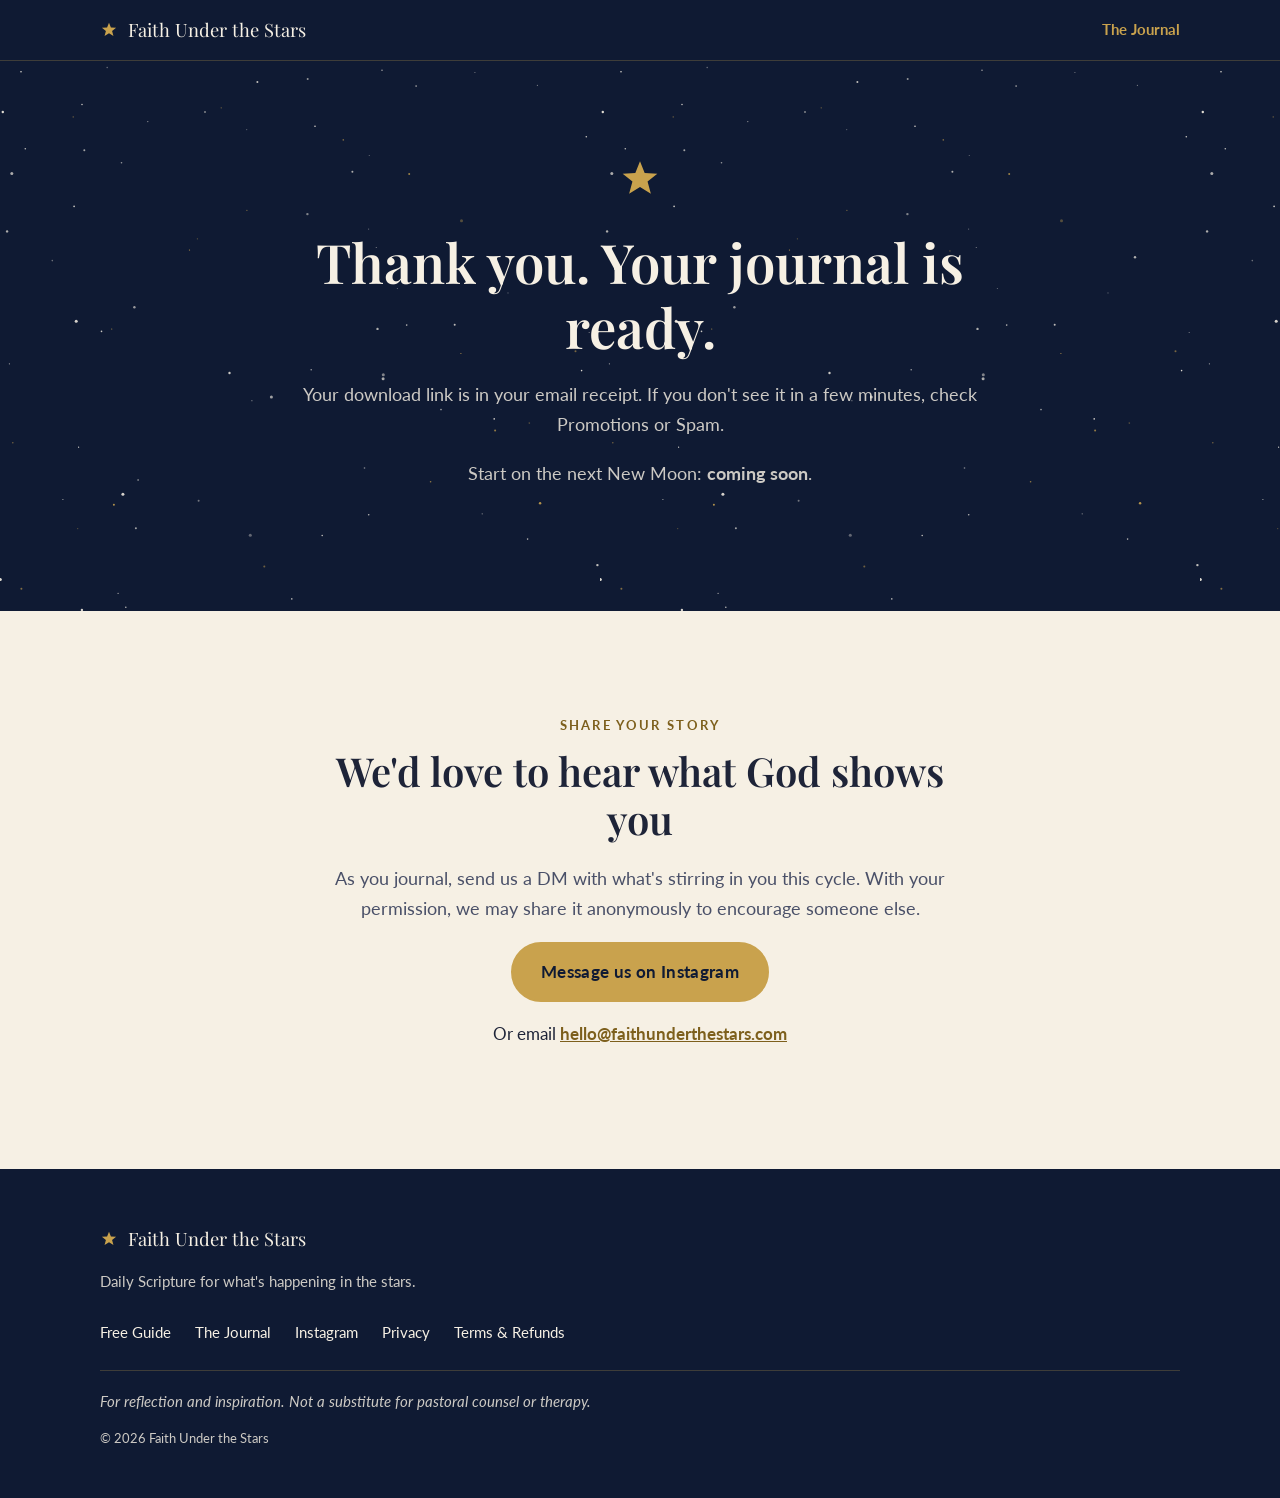
==== journal-thanks/index.html @ 4ff41c4e "Initial Faith Under the Stars landing site Free guide opt-in, journal sales page, thank-you upsell, " ====
<!doctype html>
<html lang="en">
<head>
  <meta charset="utf-8">
  <meta name="viewport" content="width=device-width, initial-scale=1, viewport-fit=cover">
  <title>Your Journal Is Ready | Faith Under the Stars</title>
  <meta name="description" content="Thank you for your order.">
  <meta name="robots" content="noindex">
  <meta name="theme-color" content="#0F1A33">
  <link rel="icon" href="/assets/img/favicon.svg" type="image/svg+xml">
  <link rel="icon" href="/assets/img/favicon-32.png" sizes="32x32">
  <link rel="apple-touch-icon" href="/assets/img/apple-touch-icon.png">
  <link rel="preconnect" href="https://fonts.googleapis.com">
  <link rel="preconnect" href="https://fonts.gstatic.com" crossorigin>
  <link rel="stylesheet" href="https://fonts.googleapis.com/css2?family=Lato:ital,wght@0,400;0,700;1,400&family=Playfair+Display:ital,wght@0,600;1,500&display=swap">
  <link rel="stylesheet" href="/assets/css/styles.css">
</head>
<body>
  <a class="skip" href="#main">Skip to content</a>

  <header class="site-header">
    <div class="wrap">
      <a class="wordmark" href="/"><svg viewBox="0 0 32 32" aria-hidden="true"><path d="M16 3l3.4 8.6 9.2.5-7.1 5.8 2.4 8.9L16 21.8l-7.9 5 2.4-8.9-7.1-5.8 9.2-.5z" fill="#C9A24D"/></svg>Faith Under the Stars</a>
      <nav aria-label="Main"><a href="/journal/">The Journal</a></nav>
    </div>
  </header>

  <main id="main">
    <section class="hero confirm" data-purchase-page aria-labelledby="jt-title">
      <div class="wrap narrow">
        <svg class="icon-star" viewBox="0 0 32 32" aria-hidden="true"><path d="M16 3l3.4 8.6 9.2.5-7.1 5.8 2.4 8.9L16 21.8l-7.9 5 2.4-8.9-7.1-5.8 9.2-.5z" fill="#C9A24D"/></svg>
        <h1 id="jt-title">Thank you. Your journal is ready.</h1>
        <p class="lede">Your download link is in your email receipt. If you don't see it in a few minutes, check Promotions or Spam.</p>
        <p data-journal-download hidden><a class="btn" href="#" download>Download the journal</a></p>
        <p class="lede">Start on the next New Moon: <strong data-new-moon>Saturday, October 10</strong>.</p>
      </div>
    </section>

    <section class="section section--cream" aria-labelledby="share-title">
      <div class="wrap narrow center">
        <span class="eyebrow">Share your story</span>
        <h2 id="share-title">We'd love to hear what God shows you</h2>
        <p class="lede">As you journal, send us a DM with what's stirring in you this cycle. With your permission, we may share it anonymously to encourage someone else.</p>
        <a class="btn" href="https://www.instagram.com/faithunderthestars/" data-cfg-href="site.instagramUrl" rel="noopener">Message us on Instagram</a>
        <p style="margin-top:18px">Or email <a class="text-link" href="mailto:hello@faithunderthestars.com" data-cfg-href="site.contactEmail" data-cfg-text="site.contactEmail">hello@faithunderthestars.com</a></p>
      </div>
    </section>
  </main>

  <footer class="site-footer">
    <div class="wrap">
      <a class="wordmark" href="/"><svg viewBox="0 0 32 32" aria-hidden="true"><path d="M16 3l3.4 8.6 9.2.5-7.1 5.8 2.4 8.9L16 21.8l-7.9 5 2.4-8.9-7.1-5.8 9.2-.5z" fill="#C9A24D"/></svg>Faith Under the Stars</a>
      <p>Daily Scripture for what's happening in the stars.</p>
      <nav aria-label="Footer">
        <a href="/">Free Guide</a>
        <a href="/journal/">The Journal</a>
        <a href="https://www.instagram.com/faithunderthestars/" data-cfg-href="site.instagramUrl" rel="noopener">Instagram</a>
        <a href="/privacy/">Privacy</a>
        <a href="/terms/">Terms &amp; Refunds</a>
      </nav>
      <p class="disclaimer">For reflection and inspiration. Not a substitute for pastoral counsel or therapy.</p>
      <small>&copy; <span data-year>2026</span> Faith Under the Stars</small>
    </div>
  </footer>

  <script src="/assets/js/config.js"></script>
  <script src="/assets/js/main.js"></script>
</body>
</html>
---- assets/css/styles.css ----
/* Faith Under the Stars — mobile-first styles */

:root {
  --navy: #0F1A33;
  --navy-2: #16244A;
  --cream: #F6F0E4;
  --cream-2: #EDE4D2;
  --gold: #C9A24D;
  --gold-hover: #D8B465;
  --gold-deep: #7D5F1C;   /* gold for text on cream (passes AA) */
  --ink: #1E2438;
  --ink-soft: #4A5068;
  --on-navy-soft: rgba(246, 240, 228, 0.82);
  --error: #B3261E;
  --error-on-navy: #FFB4AB;
  --success-on-navy: #B8E0B0;

  --serif: "Playfair Display", Georgia, "Times New Roman", serif;
  --sans: "Lato", -apple-system, BlinkMacSystemFont, "Segoe UI", Roboto, sans-serif;

  --radius: 10px;
  --wrap: 1120px;
  --gutter: 20px;
  --section: clamp(56px, 10vw, 104px);
}

*, *::before, *::after { box-sizing: border-box; }
html { -webkit-text-size-adjust: 100%; scroll-behavior: smooth; }
@media (prefers-reduced-motion: reduce) { html { scroll-behavior: auto; } }

body {
  margin: 0;
  background: var(--cream);
  color: var(--ink);
  font-family: var(--sans);
  font-size: 1.0625rem;
  line-height: 1.65;
  -webkit-font-smoothing: antialiased;
}

img { max-width: 100%; height: auto; display: block; }
a { color: inherit; }
h1, h2, h3 { font-family: var(--serif); font-weight: 600; line-height: 1.2; margin: 0 0 0.5em; }
h1 { font-size: clamp(2.1rem, 7vw, 3.4rem); }
h2 { font-size: clamp(1.7rem, 5vw, 2.5rem); }
h3 { font-size: 1.25rem; }
p { margin: 0 0 1em; }

.skip {
  position: absolute; left: -9999px; top: 0;
  background: var(--gold); color: var(--navy); padding: 12px 16px; z-index: 100;
}
.skip:focus { left: 12px; top: 12px; }

:focus-visible { outline: 3px solid var(--gold); outline-offset: 3px; }
.section--cream :focus-visible { outline-color: var(--gold-deep); }

.wrap { max-width: var(--wrap); margin: 0 auto; padding: 0 var(--gutter); }
.narrow { max-width: 720px; }
.center { text-align: center; }
.center .btn { margin-left: auto; margin-right: auto; }

/* ---------- sections ---------- */

.section { padding: var(--section) 0; }
.section--navy {
  background-color: var(--navy);
  background-image: url("../img/stars.svg");
  background-size: 600px 600px;
  color: var(--cream);
  position: relative;
}
.section--navy-plain { background: var(--navy); color: var(--cream); }
.section--cream { background: var(--cream); }
.section--cream-2 { background: var(--cream-2); }

.eyebrow {
  font-family: var(--sans);
  font-size: 0.8rem;
  letter-spacing: 0.18em;
  text-transform: uppercase;
  font-weight: 700;
  color: var(--gold-deep);
  margin-bottom: 0.9em;
  display: block;
}
.section--navy .eyebrow, .section--navy-plain .eyebrow, .hero .eyebrow { color: var(--gold); }

.lede { font-size: 1.15rem; color: var(--ink-soft); }
.section--navy .lede, .hero .lede { color: var(--on-navy-soft); }

.rule { width: 64px; height: 2px; background: var(--gold); border: 0; margin: 0 0 1.4em; }
.center .rule { margin-left: auto; margin-right: auto; }

/* ---------- header ---------- */

.site-header {
  background: var(--navy);
  color: var(--cream);
  border-bottom: 1px solid rgba(201, 162, 77, 0.25);
}
.site-header .wrap {
  display: flex; align-items: center; justify-content: space-between;
  min-height: 60px; gap: 16px;
}
.wordmark {
  font-family: var(--serif); font-size: 1.15rem; text-decoration: none; color: var(--cream);
  display: inline-flex; align-items: center; gap: 10px; min-height: 44px;
}
.wordmark svg { width: 18px; height: 18px; flex: none; }
.site-header nav a {
  color: var(--gold); text-decoration: none; font-weight: 700; font-size: 0.95rem;
  min-height: 44px; display: inline-flex; align-items: center;
}
.site-header nav a:hover { text-decoration: underline; }

/* ---------- buttons ---------- */

.btn {
  display: inline-flex; align-items: center; justify-content: center;
  min-height: 52px; padding: 14px 28px;
  background: var(--gold); color: var(--navy);
  border: 2px solid var(--gold); border-radius: 999px;
  font-family: var(--sans); font-weight: 700; font-size: 1.05rem; letter-spacing: 0.02em;
  text-decoration: none; cursor: pointer;
  transition: background-color 0.15s ease, border-color 0.15s ease, transform 0.15s ease;
}
.btn:hover { background: var(--gold-hover); border-color: var(--gold-hover); }
.btn:active { transform: translateY(1px); }
.btn[disabled] { opacity: 0.7; cursor: progress; }
.btn--block { width: 100%; }
.btn--ghost { background: transparent; color: var(--cream); border-color: rgba(246, 240, 228, 0.5); }
.btn--ghost:hover { background: rgba(246, 240, 228, 0.08); border-color: var(--cream); }
.section--cream .btn--ghost, .section--cream-2 .btn--ghost { color: var(--ink); border-color: var(--ink); }

.text-link { color: var(--gold-deep); font-weight: 700; }
.section--navy .text-link, .section--navy-plain .text-link, .hero .text-link { color: var(--gold); }

/* ---------- hero ---------- */

.hero {
  background-color: var(--navy);
  background-image: url("../img/stars.svg");
  background-size: 600px 600px;
  color: var(--cream);
  padding: clamp(40px, 8vw, 96px) 0 clamp(56px, 9vw, 104px);
  overflow: hidden;
}
.hero__grid { display: grid; gap: 36px; align-items: center; }
.hero h1 { margin-bottom: 0.35em; }
.hero__media { display: flex; justify-content: center; }

/* book mockup */
.mockup {
  width: min(78vw, 340px);
  border-radius: 4px 8px 8px 4px;
  box-shadow:
    -6px 0 0 -2px rgba(0, 0, 0, 0.25) inset,
    0 30px 60px -20px rgba(0, 0, 0, 0.7),
    0 0 0 1px rgba(201, 162, 77, 0.45),
    0 0 80px rgba(201, 162, 77, 0.12);
  transform: rotate(-3deg);
}
.mockup--flat { transform: none; }
.mockup--sm { width: min(60vw, 240px); }

/* keep the form close to the top on phones */
@media (max-width: 879px) { .hero .mockup { width: min(50vw, 220px); } }

@media (min-width: 880px) {
  .hero__grid { grid-template-columns: 1.1fr 0.9fr; gap: 64px; }
  .hero__media { order: 2; }
  .mockup { width: 360px; }
}

/* ---------- forms ---------- */

.form {
  display: grid; gap: 12px; margin-top: 28px; max-width: 480px;
}
.form--center { margin-left: auto; margin-right: auto; }
.field label {
  display: block; font-size: 0.9rem; font-weight: 700; margin-bottom: 6px; color: var(--cream);
}
.section--cream .field label, .section--cream-2 .field label { color: var(--ink); }
.field input {
  width: 100%; min-height: 52px; padding: 12px 16px;
  font: inherit; font-size: 1rem; /* 16px+ stops iOS zoom */
  color: var(--ink); background: #FFFDF8;
  border: 2px solid transparent; border-radius: var(--radius);
}
.section--cream .field input, .section--cream-2 .field input { border-color: #CFC4AE; }
.field input:focus { outline: none; border-color: var(--gold); box-shadow: 0 0 0 3px rgba(201, 162, 77, 0.35); }
.field input[aria-invalid="true"] { border-color: var(--error); }
.form__status { min-height: 1.6em; margin: 0; font-size: 0.95rem; font-weight: 700; }
.form__status.is-error { color: var(--error-on-navy); }
.form__status.is-success { color: var(--success-on-navy); }
.section--cream .form__status.is-error, .section--cream-2 .form__status.is-error { color: var(--error); }
.section--cream .form__status.is-success, .section--cream-2 .form__status.is-success { color: #2E6B2A; }
.form__note { font-size: 0.85rem; margin: 0; color: var(--on-navy-soft); }
.section--cream .form__note, .section--cream-2 .form__note { color: var(--ink-soft); }

@media (min-width: 560px) {
  .form--row { grid-template-columns: 1fr 1fr; }
  .form--row .btn, .form--row .form__status, .form--row .form__note { grid-column: 1 / -1; }
}

/* ---------- cards / grids ---------- */

.grid { display: grid; gap: 20px; }
@media (min-width: 640px) { .grid--2 { grid-template-columns: repeat(2, 1fr); } }
@media (min-width: 640px) { .grid--3 { grid-template-columns: repeat(3, 1fr); } }
@media (min-width: 960px) { .grid--4 { grid-template-columns: repeat(4, 1fr); } }
@media (min-width: 640px) and (max-width: 959px) { .grid--4 { grid-template-columns: repeat(2, 1fr); } }

.card {
  background: #FFFDF8; border-radius: var(--radius); padding: 24px;
  border: 1px solid #E4DAC5;
}
.card h3 { margin-bottom: 0.3em; }
.card p:last-child { margin-bottom: 0; }

.preview { padding: 0; overflow: hidden; display: flex; flex-direction: column; }
.preview img {
  width: 100%; aspect-ratio: 4 / 3; object-fit: cover; object-position: top;
  border-bottom: 1px solid #E4DAC5;
}
.preview__body { padding: 20px 22px 24px; }

.section-head { margin-bottom: 40px; }

/* steps */
.steps { counter-reset: step; display: grid; gap: 20px; list-style: none; padding: 0; margin: 0; }
@media (min-width: 760px) { .steps { grid-template-columns: repeat(3, 1fr); } }
.steps li {
  counter-increment: step; padding: 28px 24px; border-radius: var(--radius);
  border: 1px solid rgba(201, 162, 77, 0.4); background: rgba(15, 26, 51, 0.55);
}
.steps li::before {
  content: counter(step);
  display: inline-flex; align-items: center; justify-content: center;
  width: 40px; height: 40px; border-radius: 50%;
  border: 1.5px solid var(--gold); color: var(--gold);
  font-family: var(--serif); font-size: 1.15rem; margin-bottom: 14px;
}
.steps h3 { color: var(--cream); }
.steps p { color: var(--on-navy-soft); margin: 0; }
.section--cream .steps li, .section--cream-2 .steps li { background: #FFFDF8; border-color: #E4DAC5; }
.section--cream .steps li::before, .section--cream-2 .steps li::before { border-color: var(--gold-deep); color: var(--gold-deep); }
.section--cream .steps h3, .section--cream-2 .steps h3 { color: var(--ink); }
.section--cream .steps p, .section--cream-2 .steps p { color: var(--ink-soft); }

.pull {
  font-family: var(--serif); font-style: italic;
  font-size: clamp(1.4rem, 4vw, 1.9rem); line-height: 1.35; margin: 0 auto 44px; max-width: 680px;
}

/* split (text + image) */
.split { display: grid; gap: 36px; align-items: center; }
@media (min-width: 820px) { .split { grid-template-columns: 1fr 1fr; gap: 64px; } .split--rev .split__media { order: 2; } }
.split__media { display: flex; justify-content: center; }

/* checklist */
.checklist { list-style: none; padding: 0; margin: 0 0 1.5em; display: grid; gap: 14px; }
.checklist li { position: relative; padding-left: 34px; }
.checklist li::before {
  content: ""; position: absolute; left: 0; top: 0.2em; width: 22px; height: 22px; border-radius: 50%;
  background: var(--navy) url("data:image/svg+xml,%3Csvg xmlns='http://www.w3.org/2000/svg' viewBox='0 0 24 24'%3E%3Cpath d='M6 12.5l4 4 8-9' fill='none' stroke='%23C9A24D' stroke-width='2.6' stroke-linecap='round' stroke-linejoin='round'/%3E%3C/svg%3E") center / 14px no-repeat;
}

/* gallery strip */
.thumbs { display: grid; grid-template-columns: repeat(3, 1fr); gap: 12px; margin-top: 32px; }
.thumbs img { border-radius: 6px; border: 1px solid #E4DAC5; box-shadow: 0 8px 20px -12px rgba(15, 26, 51, 0.5); }

/* sample page */
.sample {
  max-width: 620px; margin: 0 auto; border-radius: 6px;
  box-shadow: 0 30px 70px -30px rgba(15, 26, 51, 0.55), 0 0 0 1px #E4DAC5;
}
.caption { font-size: 0.9rem; color: var(--ink-soft); margin-top: 16px; }

/* testimonials */
.testimonial blockquote { font-family: var(--serif); font-style: italic; font-size: 1.1rem; margin: 0 0 14px; }
.testimonial figcaption { font-weight: 700; color: var(--ink-soft); font-size: 0.95rem; }

/* price card */
.price-card {
  max-width: 520px; margin: 0 auto; text-align: center;
  border: 1px solid rgba(201, 162, 77, 0.55); border-radius: 16px;
  padding: 40px 28px; background: rgba(15, 26, 51, 0.7);
}
.price { font-family: var(--serif); font-size: 4rem; line-height: 1; margin: 8px 0 4px; color: var(--cream); }
.price-card .muted { color: var(--on-navy-soft); }
.bonus {
  margin: 24px 0 28px; padding: 16px; border-radius: var(--radius);
  border: 1px dashed rgba(201, 162, 77, 0.7); color: var(--cream);
}
.bonus strong { color: var(--gold); display: block; font-size: 0.8rem; letter-spacing: 0.16em; text-transform: uppercase; margin-bottom: 4px; }

/* FAQ */
.faq { display: grid; gap: 12px; }
.faq details { background: #FFFDF8; border: 1px solid #E4DAC5; border-radius: var(--radius); }
.faq summary {
  cursor: pointer; list-style: none; padding: 18px 52px 18px 22px; min-height: 44px;
  font-family: var(--serif); font-size: 1.1rem; font-weight: 600; position: relative;
}
.faq summary::-webkit-details-marker { display: none; }
.faq summary::after {
  content: "+"; position: absolute; right: 22px; top: 50%; transform: translateY(-50%);
  font-family: var(--sans); font-size: 1.5rem; color: var(--gold-deep);
}
.faq details[open] summary::after { content: "\2212"; }
.faq details > div { padding: 0 22px 20px; color: var(--ink-soft); }
.faq details > div p:last-child { margin: 0; }

/* thank-you pages */
.confirm { text-align: center; }
.confirm .icon-star { width: 44px; height: 44px; margin: 0 auto 20px; }
.offer {
  max-width: 760px; margin: 0 auto; background: #FFFDF8; border: 2px solid var(--gold);
  border-radius: 16px; padding: clamp(24px, 5vw, 44px); display: grid; gap: 28px; align-items: center;
}
@media (min-width: 700px) { .offer { grid-template-columns: 220px 1fr; } }
.offer__price { font-family: var(--serif); font-size: 1.4rem; }
.offer__price s { color: var(--ink-soft); margin-right: 8px; }
.offer__price strong { font-size: 2.2rem; color: var(--ink); }
.countdown { font-size: 0.95rem; color: var(--ink-soft); margin: 12px 0 0; }

/* legal */
.legal h2 { font-size: 1.4rem; margin-top: 2em; }
.legal .draft-note {
  background: #FFF6DB; border: 1px solid #E4C766; border-radius: var(--radius);
  padding: 14px 18px; font-size: 0.95rem;
}

/* ---------- footer ---------- */

.site-footer { background: var(--navy); color: var(--on-navy-soft); padding: 48px 0 110px; font-size: 0.95rem; }
@media (min-width: 760px) { .site-footer { padding-bottom: 48px; } }
.site-footer .wordmark { margin-bottom: 8px; }
.site-footer nav { display: flex; flex-wrap: wrap; gap: 4px 24px; margin: 16px 0; }
.site-footer nav a { color: var(--cream); min-height: 44px; display: inline-flex; align-items: center; text-decoration: none; }
.site-footer nav a:hover { text-decoration: underline; }
.disclaimer {
  border-top: 1px solid rgba(201, 162, 77, 0.25); padding-top: 18px; margin-top: 12px;
  font-style: italic;
}
.site-footer small { display: block; margin-top: 8px; }

/* ---------- sticky buy bar (journal page, mobile) ---------- */

.sticky-buy {
  position: fixed; left: 0; right: 0; bottom: 0; z-index: 40;
  padding: 12px var(--gutter) calc(12px + env(safe-area-inset-bottom));
  background: rgba(15, 26, 51, 0.96); border-top: 1px solid rgba(201, 162, 77, 0.4);
  transform: translateY(110%); transition: transform 0.25s ease;
}
.sticky-buy.is-shown { transform: translateY(0); }
@media (min-width: 760px) { .sticky-buy { display: none; } }
@media (prefers-reduced-motion: reduce) { .sticky-buy { transition: none; } }

/* ---------- consent banner ---------- */

.consent {
  position: fixed; left: 12px; right: 12px; bottom: 12px; z-index: 60;
  max-width: 560px; margin: 0 auto; padding: 18px 20px;
  background: var(--cream); color: var(--ink); border-radius: 14px;
  box-shadow: 0 20px 50px -10px rgba(0, 0, 0, 0.5); border: 1px solid var(--gold);
}
.consent p { margin: 0 0 12px; font-size: 0.95rem; }
.consent a { color: var(--gold-deep); font-weight: 700; }
.consent__actions { display: flex; gap: 10px; justify-content: flex-end; }
.consent .btn { min-height: 44px; padding: 8px 20px; font-size: 0.95rem; }
.consent .btn--ghost { color: var(--ink); border-color: var(--ink); }

/* twinkle: a few soft stars layered on hero, off when reduced motion is set */
.hero, .section--navy { isolation: isolate; }
.twinkle { position: absolute; inset: 0; pointer-events: none; z-index: -1; overflow: hidden; }
.twinkle i {
  position: absolute; width: 3px; height: 3px; border-radius: 50%; background: var(--cream);
  box-shadow: 0 0 6px 1px rgba(246, 240, 228, 0.6); opacity: 0.2;
  animation: twinkle 4s ease-in-out infinite;
}
.twinkle i:nth-child(2n) { background: var(--gold); box-shadow: 0 0 6px 1px rgba(201, 162, 77, 0.6); animation-duration: 5.5s; }
.twinkle i:nth-child(3n) { animation-duration: 6.5s; animation-delay: 1.2s; }
@keyframes twinkle { 0%, 100% { opacity: 0.15; } 50% { opacity: 0.95; } }
@media (prefers-reduced-motion: reduce) { .twinkle i { animation: none; opacity: 0.6; } }

.hero { position: relative; }

.visually-hidden {
  position: absolute !important; width: 1px; height: 1px; overflow: hidden;
  clip: rect(0 0 0 0); white-space: nowrap; margin: -1px; padding: 0; border: 0;
}

.offer .mockup { width: 150px; margin: 0 auto; }
@media (min-width: 700px) { .offer .mockup { width: 100%; } }
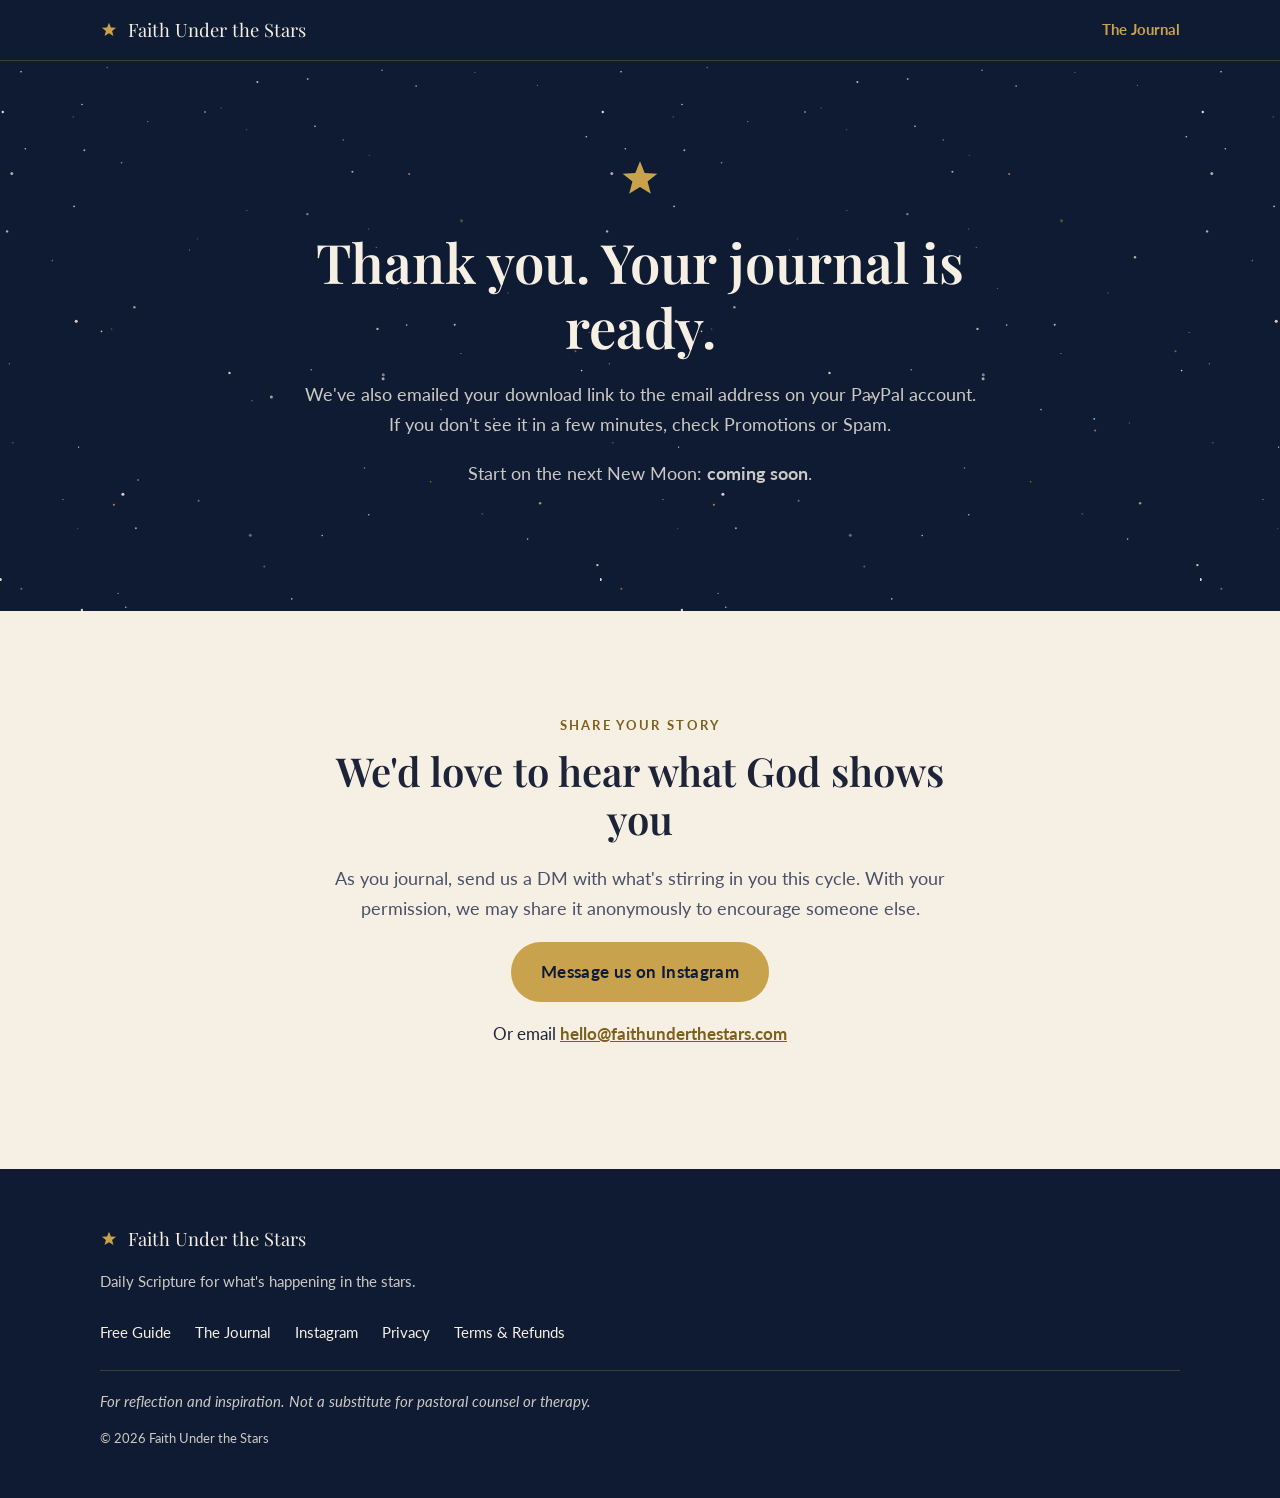
==== commit 094c8efb: "Use PayPal checkout and a Google Sheet for guide signups A Google Apps Script backend saves guide si" ====
--- a/journal-thanks/index.html
+++ b/journal-thanks/index.html
@@ -21,7 +21,7 @@
   <header class="site-header">
     <div class="wrap">
       <a class="wordmark" href="/"><svg viewBox="0 0 32 32" aria-hidden="true"><path d="M16 3l3.4 8.6 9.2.5-7.1 5.8 2.4 8.9L16 21.8l-7.9 5 2.4-8.9-7.1-5.8 9.2-.5z" fill="#C9A24D"/></svg>Faith Under the Stars</a>
-      <nav aria-label="Main"><a href="/journal/">The Journal</a></nav>
+      <nav aria-label="Main"><a href="/">The Journal</a></nav>
     </div>
   </header>
 
@@ -30,8 +30,8 @@
       <div class="wrap narrow">
         <svg class="icon-star" viewBox="0 0 32 32" aria-hidden="true"><path d="M16 3l3.4 8.6 9.2.5-7.1 5.8 2.4 8.9L16 21.8l-7.9 5 2.4-8.9-7.1-5.8 9.2-.5z" fill="#C9A24D"/></svg>
         <h1 id="jt-title">Thank you. Your journal is ready.</h1>
-        <p class="lede">Your download link is in your email receipt. If you don't see it in a few minutes, check Promotions or Spam.</p>
-        <p data-journal-download hidden><a class="btn" href="#" download>Download the journal</a></p>
+        <p data-journal-download hidden><a class="btn" href="#" target="_blank" rel="noopener">Download the journal</a></p>
+        <p class="lede">We've also emailed your download link to the email address on your PayPal account. If you don't see it in a few minutes, check Promotions or Spam.</p>
         <p class="lede">Start on the next New Moon: <strong data-new-moon>Saturday, October 10</strong>.</p>
       </div>
     </section>
@@ -53,7 +53,7 @@
       <p>Daily Scripture for what's happening in the stars.</p>
       <nav aria-label="Footer">
         <a href="/">Free Guide</a>
-        <a href="/journal/">The Journal</a>
+        <a href="/">The Journal</a>
         <a href="https://www.instagram.com/faithunderthestars/" data-cfg-href="site.instagramUrl" rel="noopener">Instagram</a>
         <a href="/privacy/">Privacy</a>
         <a href="/terms/">Terms &amp; Refunds</a>
--- a/assets/css/styles.css
+++ b/assets/css/styles.css
@@ -274,7 +274,7 @@
 
 /* sample page */
 .sample {
-  max-width: 620px; margin: 0 auto; border-radius: 6px;
+  width: 100%; max-width: 620px; margin: 0 auto; border-radius: 6px;
   box-shadow: 0 30px 70px -30px rgba(15, 26, 51, 0.55), 0 0 0 1px #E4DAC5;
 }
 .caption { font-size: 0.9rem; color: var(--ink-soft); margin-top: 16px; }
@@ -395,3 +395,49 @@
 
 .offer .mockup { width: 150px; margin: 0 auto; }
 @media (min-width: 700px) { .offer .mockup { width: 100%; } }
+
+/* ---------- combined page: journal + free guide ---------- */
+
+.hero__actions { display: flex; flex-wrap: wrap; gap: 12px; }
+.hero .btn--ghost, .section--navy .btn--ghost { color: var(--cream); }
+
+/* two covers, journal in front */
+.covers { position: relative; width: min(64vw, 300px); aspect-ratio: 800 / 1036; margin-right: 12%; }
+.covers .mockup { position: absolute; width: 82%; }
+.covers__back { top: 0; right: -22%; transform: rotate(6deg); filter: brightness(0.8); }
+.covers__front { bottom: 0; left: 0; transform: rotate(-3deg); }
+@media (min-width: 880px) { .covers { width: 380px; } .covers .mockup { width: 82%; } }
+
+.products { align-items: stretch; }
+.product { display: flex; flex-direction: column; padding: 28px; }
+.product .checklist { flex: 1; }
+.product--main { border: 2px solid var(--gold); }
+.product__head { display: flex; justify-content: space-between; align-items: flex-start; gap: 16px; margin-bottom: 18px; }
+.product__head .eyebrow { margin-bottom: 0.4em; }
+.product__head h3 { font-size: 1.45rem; margin: 0; }
+.product__price { font-family: var(--serif); font-size: 2rem; line-height: 1; margin: 0; color: var(--ink); }
+.product__price--free {
+  font-family: var(--sans); font-size: 0.85rem; font-weight: 700; letter-spacing: 0.14em; text-transform: uppercase;
+  background: var(--navy); color: var(--gold); padding: 8px 12px; border-radius: 999px;
+}
+.pair-note { max-width: 640px; margin: 32px auto 0; color: var(--ink-soft); font-style: italic; }
+
+.signup-success {
+  margin-top: 28px; padding: 24px; border-radius: var(--radius);
+  background: #FFFDF8; border: 1px solid #E4DAC5;
+}
+.signup-success:focus { outline: none; }
+.signup-success h3 { font-size: 1.5rem; }
+[data-offer] { margin-top: 48px; }
+
+/* ---------- PayPal checkout ---------- */
+.paypal-box { min-height: 56px; margin-top: 8px; position: relative; z-index: 0; }
+.price-card .paypal-box { background: #FFFDF8; border-radius: 14px; padding: 16px 16px 4px; }
+.offer .paypal-box { max-width: 360px; }
+.checkout-status { min-height: 1.4em; margin: 8px 0 0; font-weight: 700; font-size: 0.95rem; }
+.section--navy .checkout-status { color: var(--error-on-navy); }
+.offer .checkout-status { color: var(--error); }
+.checkout-soon { margin: 0 0 12px; padding: 14px; text-align: center; color: var(--ink-soft); font-weight: 700; }
+
+/* spam trap: hidden from people, visible to bots */
+.trap { position: absolute; left: -10000px; width: 1px; height: 1px; overflow: hidden; }
